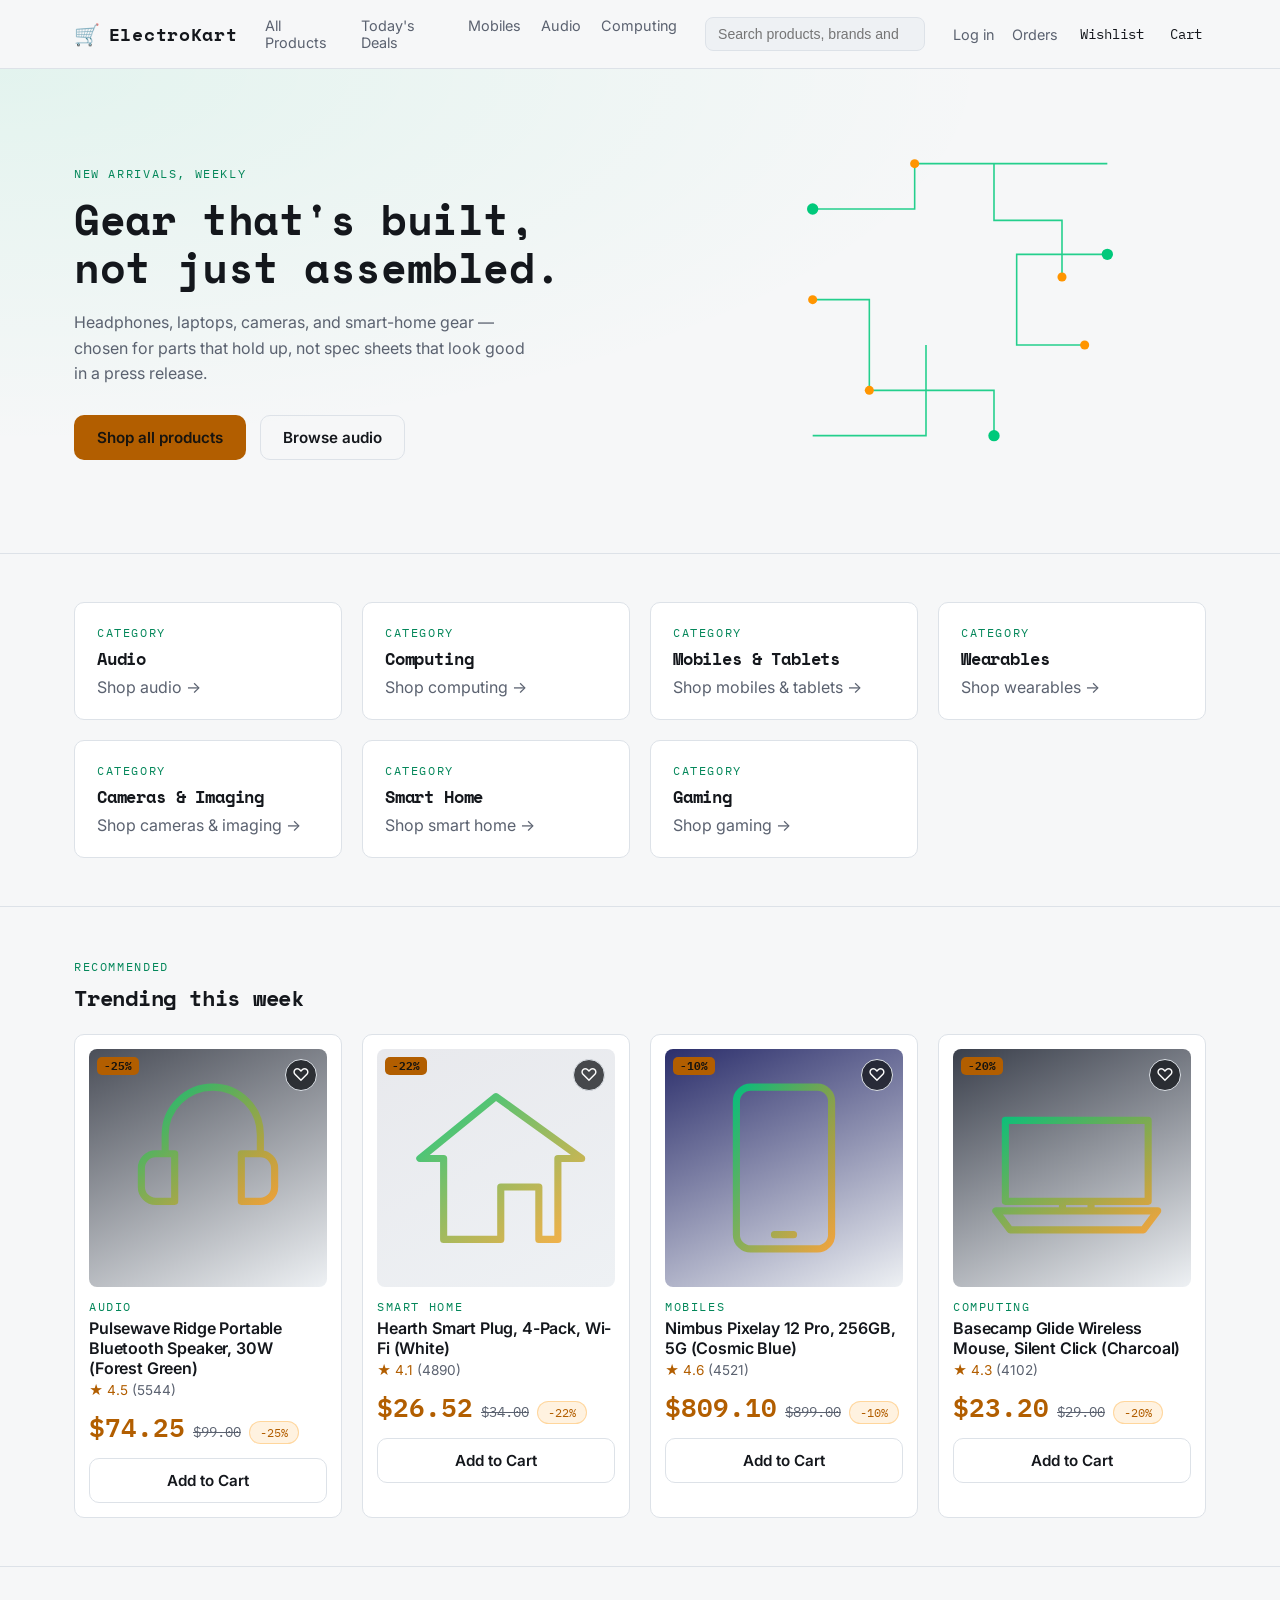
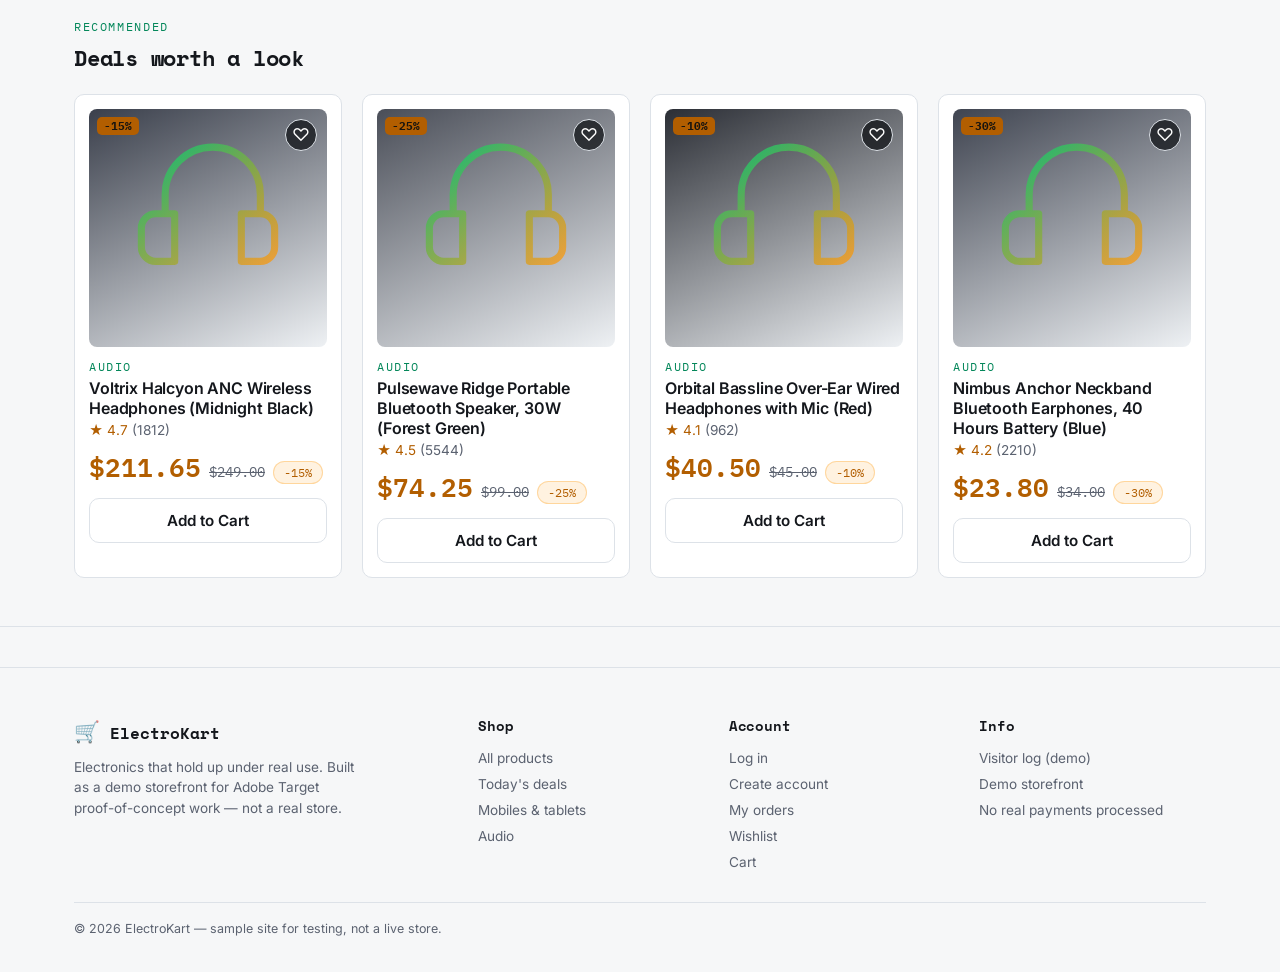
==== index.html @ 5b7d3ed6 "Add files via upload" ====
<!doctype html>
<html lang="en">
<head>
  <meta charset="UTF-8" />
  <link rel="icon" type="image/svg+xml" href="favicon.svg" />
  <meta name="viewport" content="width=device-width, initial-scale=1.0" />
  <meta name="description" content="ElectroKart — a demo electronics storefront built for Adobe Target testing." />
  <title>ElectroKart — Online Shopping for Electronics, Mobiles, Gaming &amp; More</title>
  <link rel="stylesheet" href="css/style.css" />

  <!--
    ============================================================
    ADOBE LAUNCH / ADOBE EXPERIENCE PLATFORM WEB SDK (ALLOY)
    ============================================================
    Paste your Adobe Launch embed code here, e.g.:

    <script src="https://assets.adobedtm.com/YOUR-LAUNCH-PROPERTY-ID/launch-EN.min.js" async></script>

    This same comment appears at the top of every page in this site —
    add the script tag to ALL of them (or better, keep one shared
    header snippet once you're comfortable editing all the files).
    Once Launch is in place with the Web SDK (Alloy) extension
    configured, src/js/target.js will start talking to Adobe Target
    automatically — no other code changes needed.
    ============================================================
  -->
  <!-- Adobe Launch embed goes here — see index.html for details -->
  <script src="https://assets.adobedtm.com/824e6bd58518/56eddc74c6b0/launch-abd17a258132-development.min.js" async></script>
</head>
<body>
  <div class="app-shell">
    <header class="site-header">
      <div class="container header-inner">
        <a href="index.html" class="brand" aria-label="ElectroKart home">
          <span class="brand-mark">🛒</span>
          <span class="brand-name">ElectroKart</span>
        </a>
        <nav class="main-nav" aria-label="Primary">
          <a href="products.html" class="nav-link">All Products</a>
          <a href="deals.html" class="nav-link">Today's Deals</a>
          <a href="products.html?category=mobiles" class="nav-link">Mobiles</a>
          <a href="products.html?category=audio" class="nav-link">Audio</a>
          <a href="products.html?category=computing" class="nav-link">Computing</a>
        </nav>
        <form class="search-form" id="searchForm" role="search">
          <input type="search" name="q" placeholder="Search products, brands and more…" aria-label="Search products" />
        </form>
        <div class="header-actions">
          <div id="accountArea"></div>
          <a href="orders.html" class="nav-icon-link">Orders</a>
          <a href="wishlist.html" class="cart-link" aria-label="Wishlist">
            Wishlist
            <span class="cart-badge hidden" id="wishlistBadge">0</span>
          </a>
          <a href="cart.html" class="cart-link" aria-label="Cart">
            Cart
            <span class="cart-badge hidden" id="cartBadge">0</span>
          </a>
        </div>
      </div>
    </header>

    <main>
      <!--
        This hero block is a natural spot for a custom Target mbox — the
        same pattern as the "homepage-hero" XT activity from the Apex Bank
        POC. Swap the heading/CTA below via a Visual Experience Composer
        change, or replace this block entirely with a Target offer.
      -->
      <section class="hero" data-target-zone="homepage-hero">
        <div class="container hero-inner">
          <div class="hero-copy">
            <span class="eyebrow">New arrivals, weekly</span>
            <h1>Gear that's built,<br />not just assembled.</h1>
            <p class="muted hero-sub">
              Headphones, laptops, cameras, and smart-home gear — chosen for parts
              that hold up, not spec sheets that look good in a press release.
            </p>
            <div class="hero-actions">
              <a href="products.html" class="btn btn-primary">Shop all products</a>
              <a href="products.html?category=audio" class="btn btn-outline">Browse audio</a>
            </div>
          </div>
          <div class="hero-visual" aria-hidden="true">
            <svg viewBox="0 0 300 300" class="circuit-art">
              <g fill="none" stroke="#00c97b" stroke-width="1.4" opacity="0.85">
                <path d="M20 60H110V20H280" />
                <path d="M20 140H70V220H180V260" />
                <path d="M280 100H200V180H260" />
                <path d="M20 260H120V180" />
                <path d="M180 20V70H240V120" />
              </g>
              <g fill="#ff9500">
                <circle cx="110" cy="20" r="4" />
                <circle cx="70" cy="220" r="4" />
                <circle cx="260" cy="180" r="4" />
                <circle cx="240" cy="120" r="4" />
                <circle cx="20" cy="140" r="4" />
              </g>
              <g fill="#00c97b">
                <circle cx="280" cy="100" r="5" />
                <circle cx="180" cy="260" r="5" />
                <circle cx="20" cy="60" r="5" />
              </g>
            </svg>
          </div>
        </div>
      </section>

      <section class="category-strip">
        <div class="container">
          <div class="grid grid-4" id="categoryGrid"></div>
        </div>
      </section>

      <section class="recs-section" data-target-zone="home-recs-trending">
        <div class="container">
          <div class="recs-header">
            <span class="eyebrow">Recommended</span>
            <h2>Trending this week</h2>
          </div>
          <div class="grid grid-4" id="trendingGrid"></div>
        </div>
      </section>

      <section class="recs-section" data-target-zone="home-recs-deals">
        <div class="container">
          <div class="recs-header">
            <span class="eyebrow">Recommended</span>
            <h2>Deals worth a look</h2>
          </div>
          <div class="grid grid-4" id="dealsGrid"></div>
        </div>
      </section>
    </main>

    <footer class="site-footer">
      <div class="container footer-inner">
        <div class="footer-brand">
          <span class="brand-mark">🛒</span> ElectroKart
          <p class="muted footer-blurb">
            Electronics that hold up under real use. Built as a demo storefront for
            Adobe Target proof-of-concept work — not a real store.
          </p>
        </div>
        <div class="footer-cols">
          <div>
            <h3 class="footer-heading">Shop</h3>
            <a href="products.html">All products</a>
            <a href="deals.html">Today's deals</a>
            <a href="products.html?category=mobiles">Mobiles &amp; tablets</a>
            <a href="products.html?category=audio">Audio</a>
          </div>
          <div>
            <h3 class="footer-heading">Account</h3>
            <a href="login.html">Log in</a>
            <a href="signup.html">Create account</a>
            <a href="orders.html">My orders</a>
            <a href="wishlist.html">Wishlist</a>
            <a href="cart.html">Cart</a>
          </div>
          <div>
            <h3 class="footer-heading">Info</h3>
            <a href="admin.html">Visitor log (demo)</a>
            <span class="muted">Demo storefront</span>
            <span class="muted">No real payments processed</span>
          </div>
        </div>
      </div>
      <div class="container">
        <p class="muted footer-legal">© 2026 ElectroKart — sample site for testing, not a live store.</p>
      </div>
    </footer>
  </div>

  <script type="module" src="js/common.js"></script>
  <script type="module" src="js/home.js"></script>
</body>
</html>
---- css/style.css ----
@import url("https://fonts.googleapis.com/css2?family=Space+Mono:wght@400;700&family=Inter:wght@400;500;600;700&family=IBM+Plex+Mono:wght@400;500;600&display=swap");

:root {
  --bg: #f6f7f8;
  --surface: #ffffff;
  --surface-2: #eef1f4;
  --border: #dde2e8;
  --text: #14171c;
  --text-muted: #5b6270;
  --accent: #04875a;
  --accent-dim: #d1f3e4;
  --copper: #b25e00;
  --danger: #c53434;
  --font-display: "Space Mono", monospace;
  --font-body: "Inter", system-ui, sans-serif;
  --font-mono: "IBM Plex Mono", monospace;
  --radius: 10px;
}

* {
  box-sizing: border-box;
}

html,
body,
#root {
  height: 100%;
}

body {
  margin: 0;
  background: var(--bg);
  color: var(--text);
  font-family: var(--font-body);
  -webkit-font-smoothing: antialiased;
}

a {
  color: inherit;
  text-decoration: none;
}

button {
  font-family: inherit;
}

:focus-visible {
  outline: 2px solid var(--accent);
  outline-offset: 2px;
}

.container {
  max-width: 1180px;
  margin: 0 auto;
  padding: 0 24px;
}

h1,
h2,
h3 {
  font-family: var(--font-display);
  font-weight: 700;
  letter-spacing: -0.01em;
  margin: 0;
}

.price {
  font-family: var(--font-mono);
  font-variant-numeric: tabular-nums;
}

.price-lg {
  font-family: var(--font-mono);
  font-size: 1.6rem;
  font-weight: 600;
  color: var(--copper);
}

.eyebrow {
  font-family: var(--font-mono);
  font-size: 0.72rem;
  letter-spacing: 0.14em;
  text-transform: uppercase;
  color: var(--accent);
}

.btn {
  display: inline-flex;
  align-items: center;
  justify-content: center;
  gap: 8px;
  padding: 12px 22px;
  border-radius: var(--radius);
  border: 1px solid transparent;
  font-family: var(--font-body);
  font-weight: 600;
  font-size: 0.95rem;
  cursor: pointer;
  transition: transform 0.12s ease, background 0.12s ease, border-color 0.12s ease;
}

.btn:active {
  transform: scale(0.98);
}

.btn-primary {
  background: var(--copper);
  color: #17140f;
}

.btn-primary:hover {
  background: #ffa726;
}

.btn-outline {
  background: transparent;
  border-color: var(--border);
  color: var(--text);
}

.btn-outline:hover {
  border-color: var(--accent);
  color: var(--accent);
}

.btn-block {
  width: 100%;
}

.card {
  background: var(--surface);
  border: 1px solid var(--border);
  border-radius: var(--radius);
}

.muted {
  color: var(--text-muted);
}

.pill {
  display: inline-block;
  padding: 3px 10px;
  border-radius: 999px;
  font-family: var(--font-mono);
  font-size: 0.72rem;
  background: rgba(0, 201, 123, 0.12);
  color: var(--accent);
  border: 1px solid rgba(0, 201, 123, 0.3);
}

.pill-discount {
  background: rgba(255, 149, 0, 0.12);
  color: var(--copper);
  border-color: rgba(255, 149, 0, 0.3);
}

.grid {
  display: grid;
  gap: 20px;
}

.grid-4 {
  grid-template-columns: repeat(4, 1fr);
}

.grid-3 {
  grid-template-columns: repeat(3, 1fr);
}

.grid-2 {
  grid-template-columns: repeat(2, 1fr);
}

@media (max-width: 980px) {
  .grid-4 {
    grid-template-columns: repeat(2, 1fr);
  }
  .grid-3 {
    grid-template-columns: repeat(2, 1fr);
  }
}

@media (max-width: 640px) {
  .grid-4,
  .grid-3,
  .grid-2 {
    grid-template-columns: 1fr;
  }
}

.form-field {
  display: flex;
  flex-direction: column;
  gap: 6px;
  margin-bottom: 18px;
}

.form-field label {
  font-size: 0.85rem;
  color: var(--text-muted);
}

.form-field input,
.form-field select {
  background: var(--surface-2);
  border: 1px solid var(--border);
  border-radius: 8px;
  padding: 11px 13px;
  color: var(--text);
  font-size: 0.95rem;
  font-family: var(--font-body);
}

.form-field input:focus,
.form-field select:focus {
  border-color: var(--accent);
  outline: none;
}

.error-banner {
  background: rgba(255, 92, 92, 0.1);
  border: 1px solid rgba(255, 92, 92, 0.35);
  color: var(--danger);
  padding: 10px 14px;
  border-radius: 8px;
  font-size: 0.88rem;
  margin-bottom: 16px;
}
.app-shell {
  display: flex;
  flex-direction: column;
  min-height: 100%;
}

main {
  flex: 1;
}

/* ---------- Header ---------- */
.site-header {
  position: sticky;
  top: 0;
  z-index: 40;
  background: rgba(246, 247, 248, 0.92);
  backdrop-filter: blur(10px);
  border-bottom: 1px solid var(--border);
}

.header-inner {
  display: flex;
  align-items: center;
  gap: 28px;
  height: 68px;
}

.brand {
  display: flex;
  align-items: center;
  gap: 8px;
  font-family: var(--font-display);
  font-weight: 700;
  font-size: 1.1rem;
  letter-spacing: 0.04em;
  white-space: nowrap;
}

.brand-mark {
  color: var(--accent);
  font-size: 1.3rem;
}

.main-nav {
  display: flex;
  gap: 20px;
  flex: 1;
}

.nav-link {
  font-size: 0.9rem;
  color: var(--text-muted);
  padding: 6px 0;
}

.nav-link.active,
.nav-link:hover {
  color: var(--text);
}

.search-form input {
  background: var(--surface-2);
  border: 1px solid var(--border);
  border-radius: 8px;
  padding: 8px 12px;
  color: var(--text);
  font-size: 0.88rem;
  width: 220px;
}

.header-actions {
  display: flex;
  align-items: center;
  gap: 18px;
  white-space: nowrap;
}

.account-menu {
  display: flex;
  align-items: center;
  gap: 10px;
}

.nav-icon-link {
  font-size: 0.9rem;
  color: var(--text-muted);
}

.nav-icon-link:hover {
  color: var(--text);
}

.link-btn {
  background: none;
  border: none;
  color: var(--text-muted);
  font-size: 0.85rem;
  cursor: pointer;
  padding: 0;
}

.link-btn:hover {
  color: var(--accent);
}

.cart-link {
  position: relative;
  font-family: var(--font-mono);
  font-size: 0.88rem;
  color: var(--text);
  padding: 6px 4px;
}

.cart-badge {
  position: absolute;
  top: -6px;
  right: -14px;
  background: var(--copper);
  color: #17140f;
  font-size: 0.68rem;
  font-weight: 700;
  border-radius: 999px;
  padding: 1px 6px;
}

@media (max-width: 900px) {
  .main-nav,
  .search-form {
    display: none;
  }
}

/* ---------- Hero ---------- */
.hero {
  border-bottom: 1px solid var(--border);
  background: radial-gradient(ellipse at top left, rgba(0, 201, 123, 0.08), transparent 55%);
}

.hero-inner {
  display: grid;
  grid-template-columns: 1.1fr 0.9fr;
  align-items: center;
  gap: 40px;
  padding: 72px 24px;
}

.hero-copy h1 {
  font-size: 2.6rem;
  line-height: 1.15;
  margin: 14px 0 18px;
}

.hero-sub {
  max-width: 46ch;
  line-height: 1.6;
  margin-bottom: 28px;
}

.hero-actions {
  display: flex;
  gap: 14px;
}

.hero-visual {
  display: flex;
  justify-content: center;
}

.circuit-art {
  width: 100%;
  max-width: 340px;
}

@media (max-width: 900px) {
  .hero-inner {
    grid-template-columns: 1fr;
    padding: 48px 20px;
  }
  .hero-copy h1 {
    font-size: 2rem;
  }
  .hero-visual {
    order: -1;
  }
}

/* ---------- Category strip ---------- */
.category-strip {
  padding: 48px 0;
  border-bottom: 1px solid var(--border);
}

.category-tile {
  padding: 22px;
  display: flex;
  flex-direction: column;
  gap: 6px;
  transition: border-color 0.15s ease;
}

.category-tile:hover {
  border-color: var(--accent);
}

.category-tile h3 {
  font-size: 1.05rem;
}

/* ---------- Recommendations ---------- */
.recs-section {
  padding: 48px 0;
  border-bottom: 1px solid var(--border);
}

.recs-header {
  margin-bottom: 20px;
}

.recs-header h2 {
  font-size: 1.4rem;
  margin-top: 6px;
}

/* ---------- Product card ---------- */
.product-card {
  display: flex;
  flex-direction: column;
  padding: 14px;
  gap: 12px;
}

.product-card-link {
  display: flex;
  flex-direction: column;
  gap: 12px;
}

.product-thumb {
  position: relative;
  aspect-ratio: 1;
  border-radius: 8px;
  display: flex;
  align-items: center;
  justify-content: center;
  overflow: hidden;
}

.thumb-discount {
  position: absolute;
  top: 8px;
  left: 8px;
  background: var(--copper);
  color: #17140f;
  font-family: var(--font-mono);
  font-size: 0.68rem;
  font-weight: 700;
  padding: 2px 7px;
  border-radius: 5px;
}

.product-card-body {
  display: flex;
  flex-direction: column;
  gap: 4px;
}

.product-card-title {
  font-size: 1rem;
  font-family: var(--font-body);
  font-weight: 600;
}

.product-card-rating {
  font-size: 0.85rem;
  color: var(--copper);
}

.product-card-price-row {
  display: flex;
  align-items: baseline;
  gap: 8px;
  margin-top: 4px;
  flex-wrap: wrap;
}

.original-price {
  text-decoration: line-through;
  color: var(--text-muted);
  font-size: 0.85rem;
}

/* ---------- Listing page ---------- */
.page-section {
  padding: 40px 24px 64px;
}

.listing-header {
  display: flex;
  justify-content: space-between;
  align-items: flex-end;
  margin-bottom: 28px;
  gap: 20px;
  flex-wrap: wrap;
}

.listing-header h1 {
  font-size: 1.8rem;
  margin: 8px 0 4px;
  text-transform: capitalize;
}

.sort-select {
  background: var(--surface-2);
  border: 1px solid var(--border);
  color: var(--text);
  border-radius: 8px;
  padding: 9px 12px;
  font-size: 0.85rem;
}

.listing-layout {
  display: grid;
  grid-template-columns: 200px 1fr;
  gap: 32px;
}

.category-sidebar {
  display: flex;
  flex-direction: column;
  gap: 4px;
}

.sidebar-heading {
  font-size: 0.95rem;
  margin-bottom: 10px;
}

.sidebar-link {
  text-align: left;
  background: none;
  border: none;
  color: var(--text-muted);
  padding: 8px 0;
  font-size: 0.9rem;
  cursor: pointer;
  border-left: 2px solid transparent;
  padding-left: 10px;
}

.sidebar-link:hover {
  color: var(--text);
}

.sidebar-link.active {
  color: var(--accent);
  border-left-color: var(--accent);
}

@media (max-width: 780px) {
  .listing-layout {
    grid-template-columns: 1fr;
  }
  .category-sidebar {
    flex-direction: row;
    flex-wrap: wrap;
    gap: 10px;
  }
  .sidebar-link {
    border-left: none;
    border-bottom: 2px solid transparent;
    padding-left: 0;
  }
  .sidebar-link.active {
    border-bottom-color: var(--accent);
  }
}

/* ---------- Product detail ---------- */
.back-link {
  margin-bottom: 20px;
}

.pdp-layout {
  display: grid;
  grid-template-columns: 0.9fr 1.1fr;
  gap: 44px;
}

.pdp-media .product-thumb {
  border-radius: 14px;
}

.pdp-info h1 {
  font-size: 1.9rem;
  margin: 10px 0 8px;
}

.pdp-blurb {
  line-height: 1.6;
  color: var(--text-muted);
  max-width: 52ch;
  margin: 14px 0;
}

.pdp-price-row {
  margin: 14px 0 20px;
}

.qty-row {
  display: flex;
  align-items: center;
  gap: 10px;
  margin-bottom: 18px;
}

.qty-row select {
  background: var(--surface-2);
  border: 1px solid var(--border);
  color: var(--text);
  border-radius: 8px;
  padding: 8px 10px;
}

.spec-table {
  margin-top: 32px;
  border-collapse: collapse;
  width: 100%;
  max-width: 440px;
}

.spec-table td {
  padding: 10px 0;
  border-bottom: 1px solid var(--border);
  font-size: 0.9rem;
}

.spec-table td:first-child {
  width: 45%;
  text-transform: capitalize;
}

@media (max-width: 860px) {
  .pdp-layout {
    grid-template-columns: 1fr;
  }
}

/* ---------- Cart ---------- */
.cart-layout {
  display: grid;
  grid-template-columns: 1fr 320px;
  gap: 32px;
  align-items: start;
  margin-top: 24px;
}

.cart-items {
  display: flex;
  flex-direction: column;
  gap: 12px;
}

.cart-item {
  display: flex;
  justify-content: space-between;
  align-items: center;
  padding: 16px 18px;
  flex-wrap: wrap;
  gap: 12px;
}

.cart-item-main {
  display: flex;
  flex-direction: column;
  gap: 4px;
}

.cart-item-name {
  font-weight: 600;
}

.cart-item-controls {
  display: flex;
  align-items: center;
  gap: 16px;
}

.cart-item-controls select {
  background: var(--surface-2);
  border: 1px solid var(--border);
  color: var(--text);
  border-radius: 6px;
  padding: 6px 8px;
}

.cart-item-total {
  min-width: 70px;
  text-align: right;
}

.cart-summary {
  padding: 22px;
  display: flex;
  flex-direction: column;
  gap: 12px;
  position: sticky;
  top: 90px;
}

.summary-row {
  display: flex;
  justify-content: space-between;
  font-size: 0.92rem;
}

.summary-total {
  border-top: 1px solid var(--border);
  padding-top: 12px;
  font-weight: 700;
  font-size: 1.05rem;
}

.empty-state {
  padding: 48px;
  text-align: center;
  display: flex;
  flex-direction: column;
  align-items: center;
  gap: 16px;
}

@media (max-width: 860px) {
  .cart-layout {
    grid-template-columns: 1fr;
  }
  .cart-summary {
    position: static;
  }
}

/* ---------- Checkout ---------- */
.checkout-layout {
  display: grid;
  grid-template-columns: 1fr 320px;
  gap: 32px;
  align-items: start;
  margin-top: 24px;
}

.checkout-form {
  padding: 28px;
}

.checkout-form h3 {
  margin: 8px 0 16px;
  font-size: 1.05rem;
}

.checkout-form h3:not(:first-child) {
  margin-top: 24px;
}

@media (max-width: 860px) {
  .checkout-layout {
    grid-template-columns: 1fr;
  }
}

.confirmation {
  max-width: 560px;
  display: flex;
  flex-direction: column;
  gap: 14px;
  align-items: flex-start;
}

/* ---------- Auth pages ---------- */
.auth-page {
  display: flex;
  justify-content: center;
  padding-top: 56px;
}

.auth-card {
  width: 100%;
  max-width: 400px;
  padding: 32px;
}

.auth-card h1 {
  font-size: 1.6rem;
  margin: 8px 0 22px;
}

.auth-switch {
  margin-top: 18px;
  text-align: center;
  font-size: 0.88rem;
}

.auth-switch a {
  color: var(--accent);
}

/* ---------- Account ---------- */
.account-block {
  padding: 22px;
  display: flex;
  flex-direction: column;
  gap: 10px;
  align-items: flex-start;
}

/* ---------- Footer ---------- */
.site-footer {
  border-top: 1px solid var(--border);
  padding: 48px 0 24px;
  margin-top: 40px;
}

.footer-inner {
  display: grid;
  grid-template-columns: 1fr 2fr;
  gap: 40px;
  margin-bottom: 32px;
}

.footer-brand {
  font-family: var(--font-display);
  font-weight: 700;
}

.footer-blurb {
  font-family: var(--font-body);
  font-weight: 400;
  font-size: 0.85rem;
  margin-top: 10px;
  line-height: 1.5;
  max-width: 32ch;
}

.footer-cols {
  display: grid;
  grid-template-columns: repeat(3, 1fr);
  gap: 24px;
}

.footer-cols div {
  display: flex;
  flex-direction: column;
  gap: 10px;
}

.footer-heading {
  font-size: 0.85rem;
  margin-bottom: 4px;
}

.footer-cols a,
.footer-cols span {
  font-size: 0.85rem;
  color: var(--text-muted);
}

.footer-cols a:hover {
  color: var(--text);
}

.footer-legal {
  font-size: 0.78rem;
  border-top: 1px solid var(--border);
  padding-top: 18px;
}

@media (max-width: 780px) {
  .footer-inner {
    grid-template-columns: 1fr;
  }
  .footer-cols {
    grid-template-columns: repeat(2, 1fr);
  }
}

/* ---------- Static-site extras (no JSX build step here) ---------- */
.hidden {
  display: none !important;
}

.nav-link.active {
  color: var(--text);
}

.sidebar-link.active {
  color: var(--accent);
  border-left-color: var(--accent);
}

/* ---------- Admin / Visitor Log ---------- */
.admin-intro {
  max-width: 68ch;
  line-height: 1.6;
  margin: 10px 0 28px;
}

.admin-toolbar {
  display: flex;
  justify-content: space-between;
  align-items: center;
  margin-bottom: 16px;
  flex-wrap: wrap;
  gap: 12px;
}

.admin-toolbar-actions {
  display: flex;
  gap: 10px;
}

.table-wrap {
  overflow-x: auto;
  border: 1px solid var(--border);
  border-radius: var(--radius);
}

.admin-table {
  width: 100%;
  border-collapse: collapse;
  font-size: 0.85rem;
  min-width: 820px;
}

.admin-table th,
.admin-table td {
  text-align: left;
  padding: 12px 14px;
  border-bottom: 1px solid var(--border);
  white-space: nowrap;
}

.admin-table th {
  font-family: var(--font-mono);
  font-size: 0.72rem;
  letter-spacing: 0.08em;
  text-transform: uppercase;
  color: var(--text-muted);
  background: var(--surface-2);
}

.admin-table tbody tr:hover {
  background: var(--surface-2);
}

.status-pill-anon {
  display: inline-block;
  padding: 2px 9px;
  border-radius: 999px;
  font-family: var(--font-mono);
  font-size: 0.7rem;
  background: rgba(138, 143, 152, 0.15);
  color: var(--text-muted);
  border: 1px solid var(--border);
}

.status-pill-logged {
  display: inline-block;
  padding: 2px 9px;
  border-radius: 999px;
  font-family: var(--font-mono);
  font-size: 0.7rem;
  background: rgba(0, 201, 123, 0.12);
  color: var(--accent);
  border: 1px solid rgba(0, 201, 123, 0.3);
}

.visitor-id-cell {
  font-family: var(--font-mono);
  font-size: 0.76rem;
  color: var(--text-muted);
}

/* ---------- Wishlist heart + qty stepper (Amazon/Flipkart-style cart control) ---------- */
.product-thumb-wrap {
  position: relative;
}

.wishlist-toggle {
  position: absolute;
  top: 10px;
  right: 10px;
  width: 32px;
  height: 32px;
  border-radius: 50%;
  border: 1px solid var(--border);
  background: rgba(15, 17, 21, 0.75);
  color: #fff;
  font-size: 1.1rem;
  line-height: 1;
  display: flex;
  align-items: center;
  justify-content: center;
  cursor: pointer;
  z-index: 2;
}

.wishlist-toggle.active {
  color: #ff9500;
  border-color: #ff9500;
}

.wishlist-toggle:hover {
  border-color: var(--copper);
}

.wishlist-badge {
  position: absolute;
  top: -6px;
  right: -14px;
  background: var(--copper);
  color: #17140f;
  font-size: 0.68rem;
  font-weight: 700;
  border-radius: 999px;
  padding: 1px 6px;
}

.qty-stepper {
  display: flex;
  align-items: center;
  gap: 8px;
  flex-wrap: wrap;
}

.qty-stepper label {
  font-size: 0.82rem;
}

.qty-stepper select {
  background: var(--surface-2);
  border: 1px solid var(--accent);
  color: var(--text);
  border-radius: 6px;
  padding: 7px 9px;
  font-size: 0.88rem;
}

.qty-stepper .link-btn {
  font-size: 0.8rem;
}

.pdp-title-row {
  display: flex;
  justify-content: space-between;
  align-items: flex-start;
  gap: 14px;
}

.pdp-wishlist {
  position: static;
  flex-shrink: 0;
}

.pdp-cart-control {
  margin: 22px 0 8px;
}

.pdp-stepper select {
  padding: 10px 12px;
  font-size: 1rem;
}

/* ---------- Header nav additions ---------- */
.icon-link-wrap {
  position: relative;
}

/* ---------- Orders page ---------- */
.order-card {
  padding: 20px 22px;
  margin-bottom: 16px;
}

.order-card-header {
  display: flex;
  justify-content: space-between;
  align-items: flex-start;
  border-bottom: 1px solid var(--border);
  padding-bottom: 14px;
  margin-bottom: 10px;
  flex-wrap: wrap;
  gap: 10px;
}

.order-card-items {
  display: flex;
  flex-direction: column;
  gap: 4px;
}
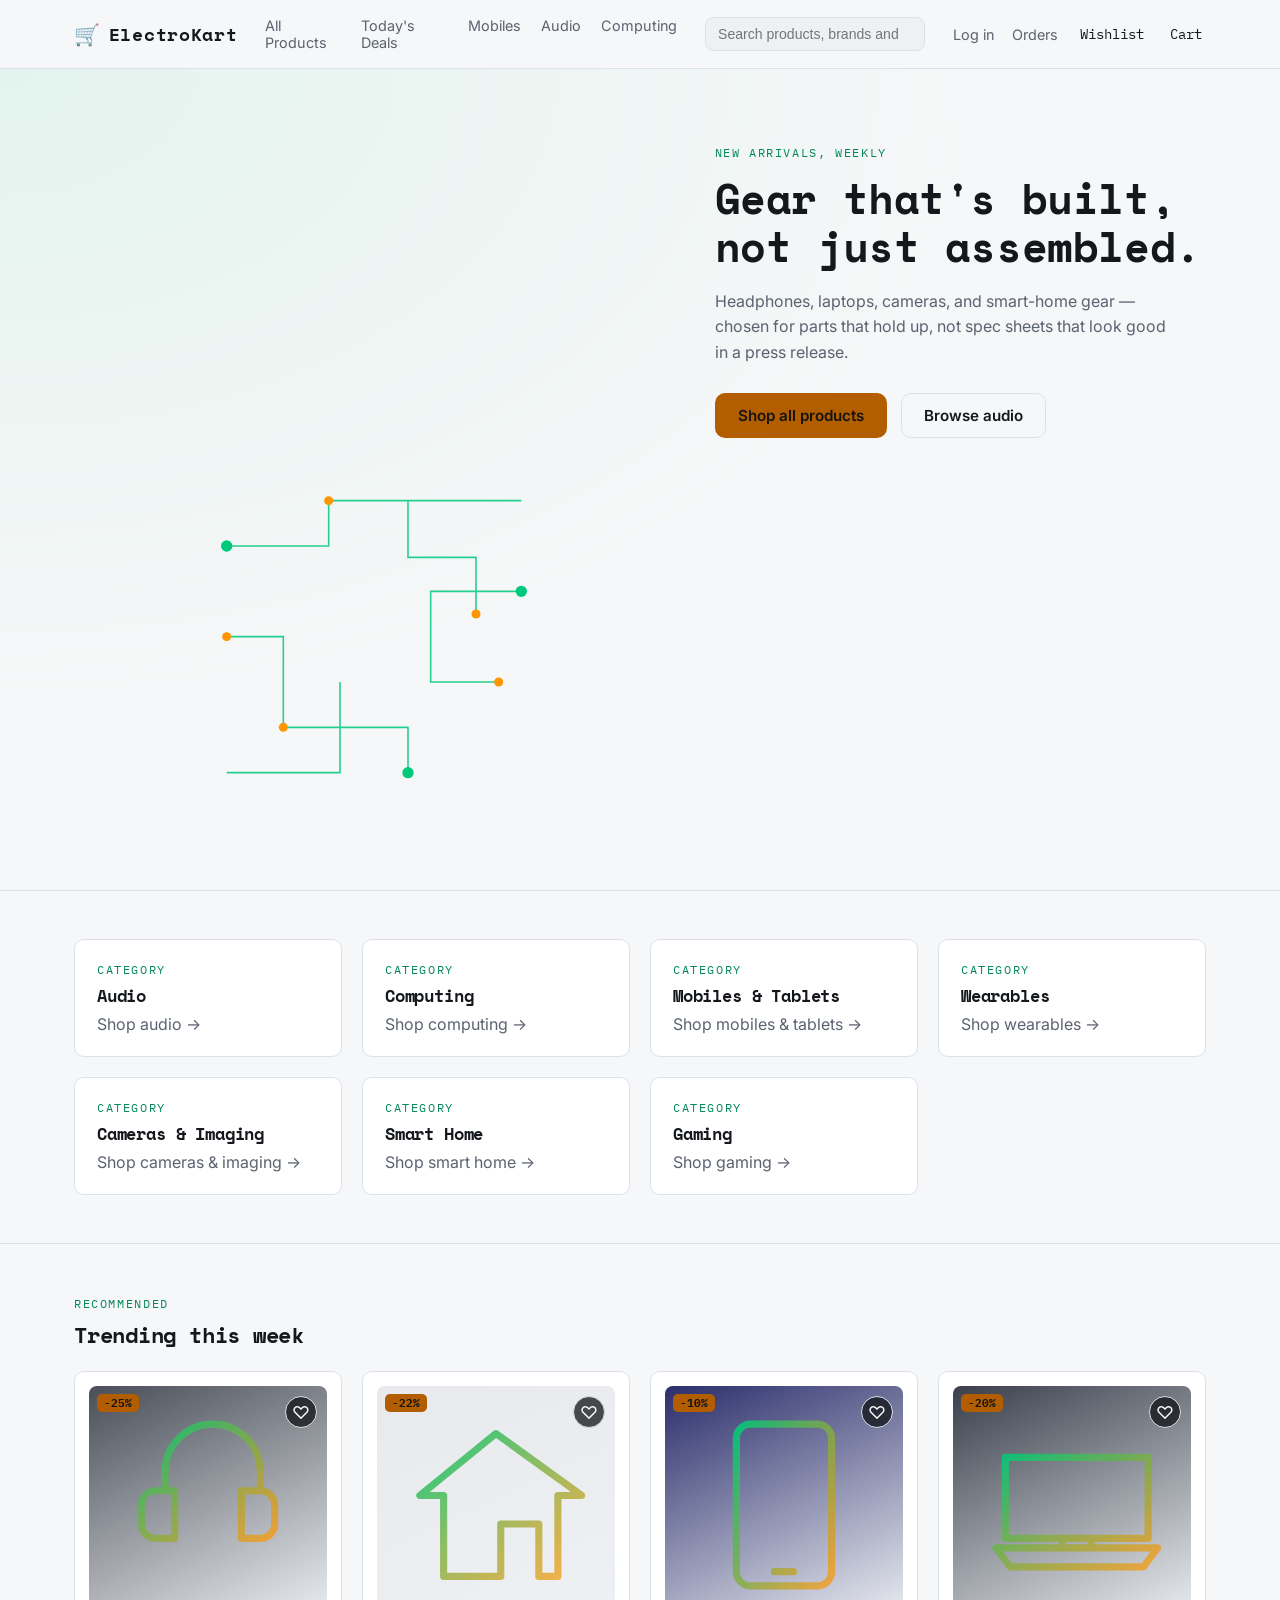
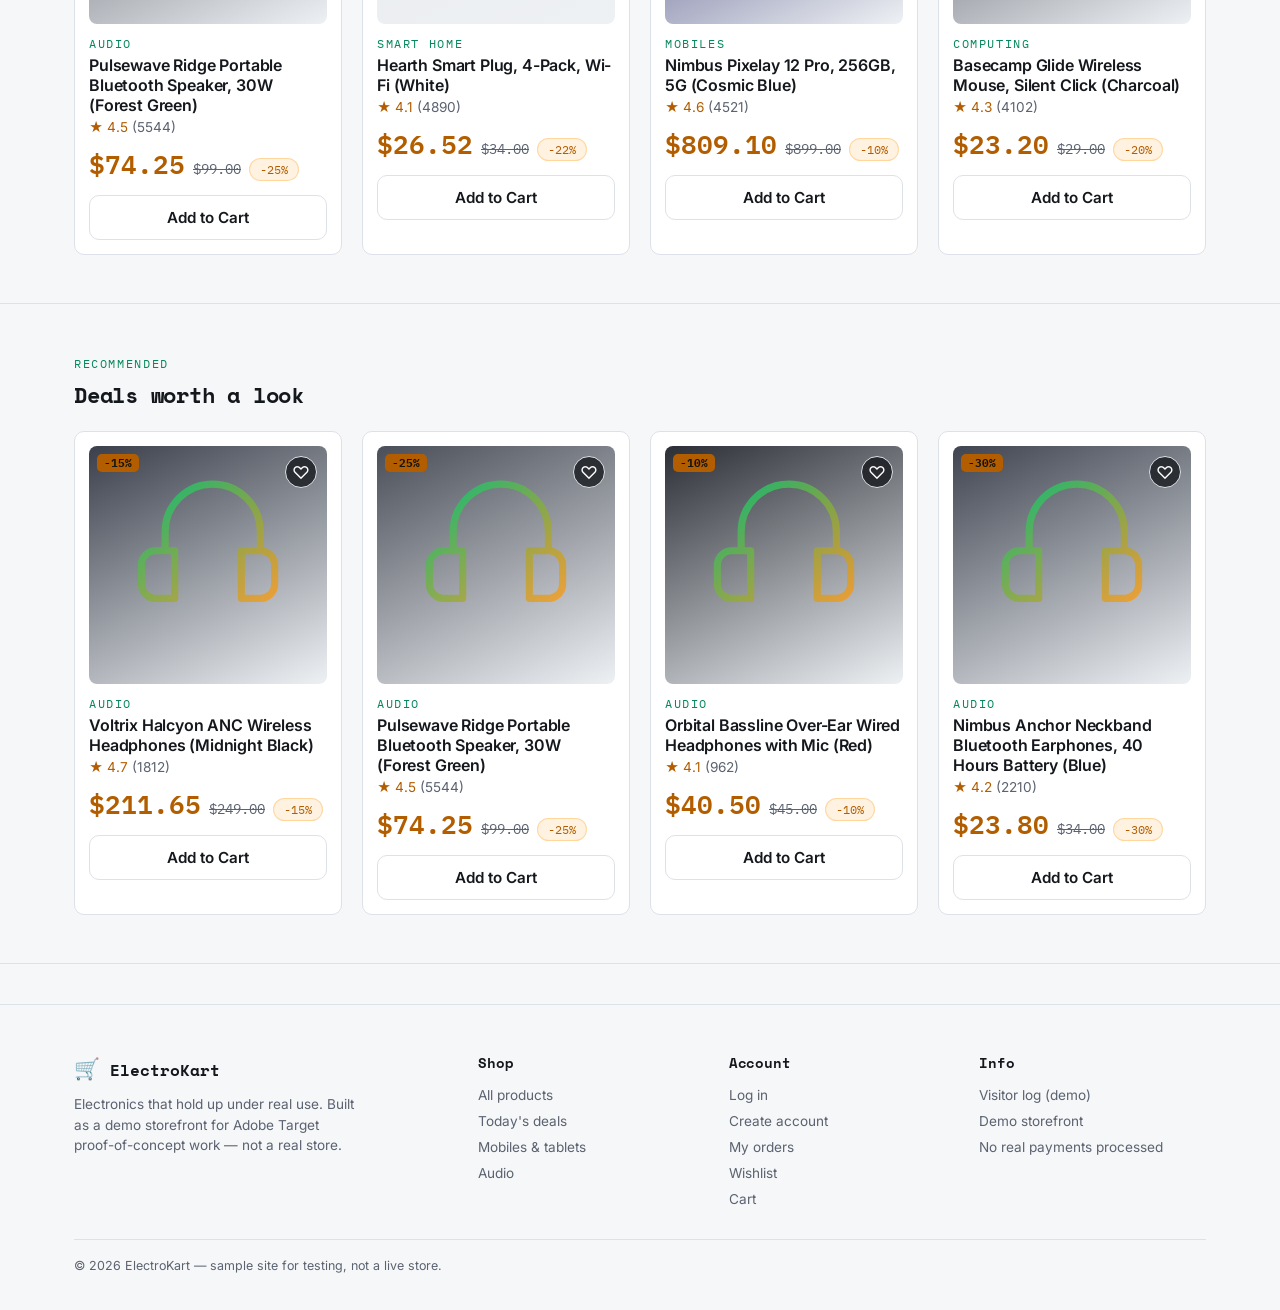
==== commit 61a3543b: "Update index.html" ====
--- a/index.html
+++ b/index.html
@@ -69,6 +69,9 @@
       -->
       <section class="hero" data-target-zone="homepage-hero">
         <div class="container hero-inner">
+          <!--Adobe Target DIV place holder-->
+      <div id="homepage-banner"></div>
+<!--Adobe Target DIV place holder Ends-->
           <div class="hero-copy">
             <span class="eyebrow">New arrivals, weekly</span>
             <h1>Gear that's built,<br />not just assembled.</h1>
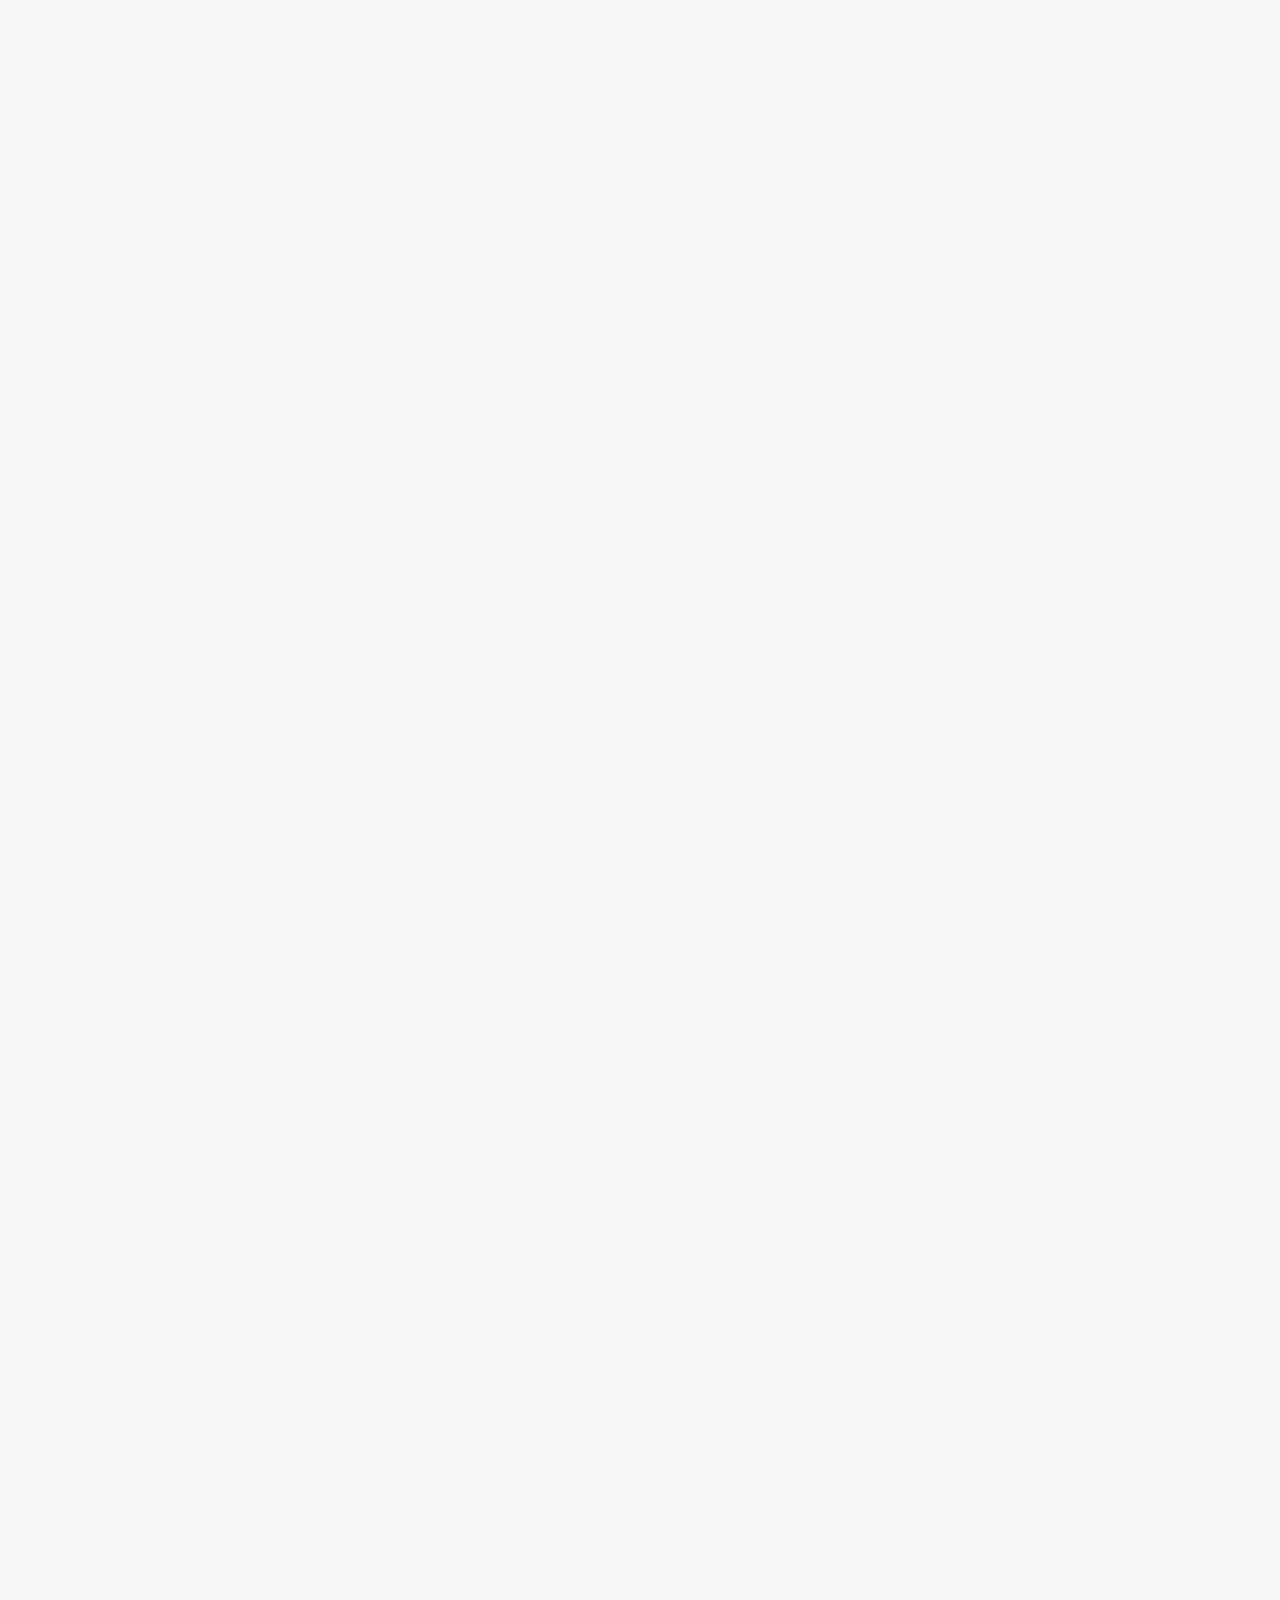
==== commit a05850c1: "Update index.html" ====
--- a/index.html
+++ b/index.html
@@ -1,6 +1,13 @@
 <!doctype html>
 <html lang="en">
 <head>
+  <script>
+  !function(e,a,n,t){var i=e.head;if(i){
+  if (a) return;
+  var o=e.createElement("style");
+  o.id="alloy-prehiding",o.innerText=n,i.appendChild(o),setTimeout(function(){o.parentNode&&o.parentNode.removeChild(o)},t)}}
+  (document, document.location.href.indexOf("adobe_authoring_enabled") !== -1, "body { opacity: 0 !important }", 3000);
+</script>
   <meta charset="UTF-8" />
   <link rel="icon" type="image/svg+xml" href="favicon.svg" />
   <meta name="viewport" content="width=device-width, initial-scale=1.0" />
